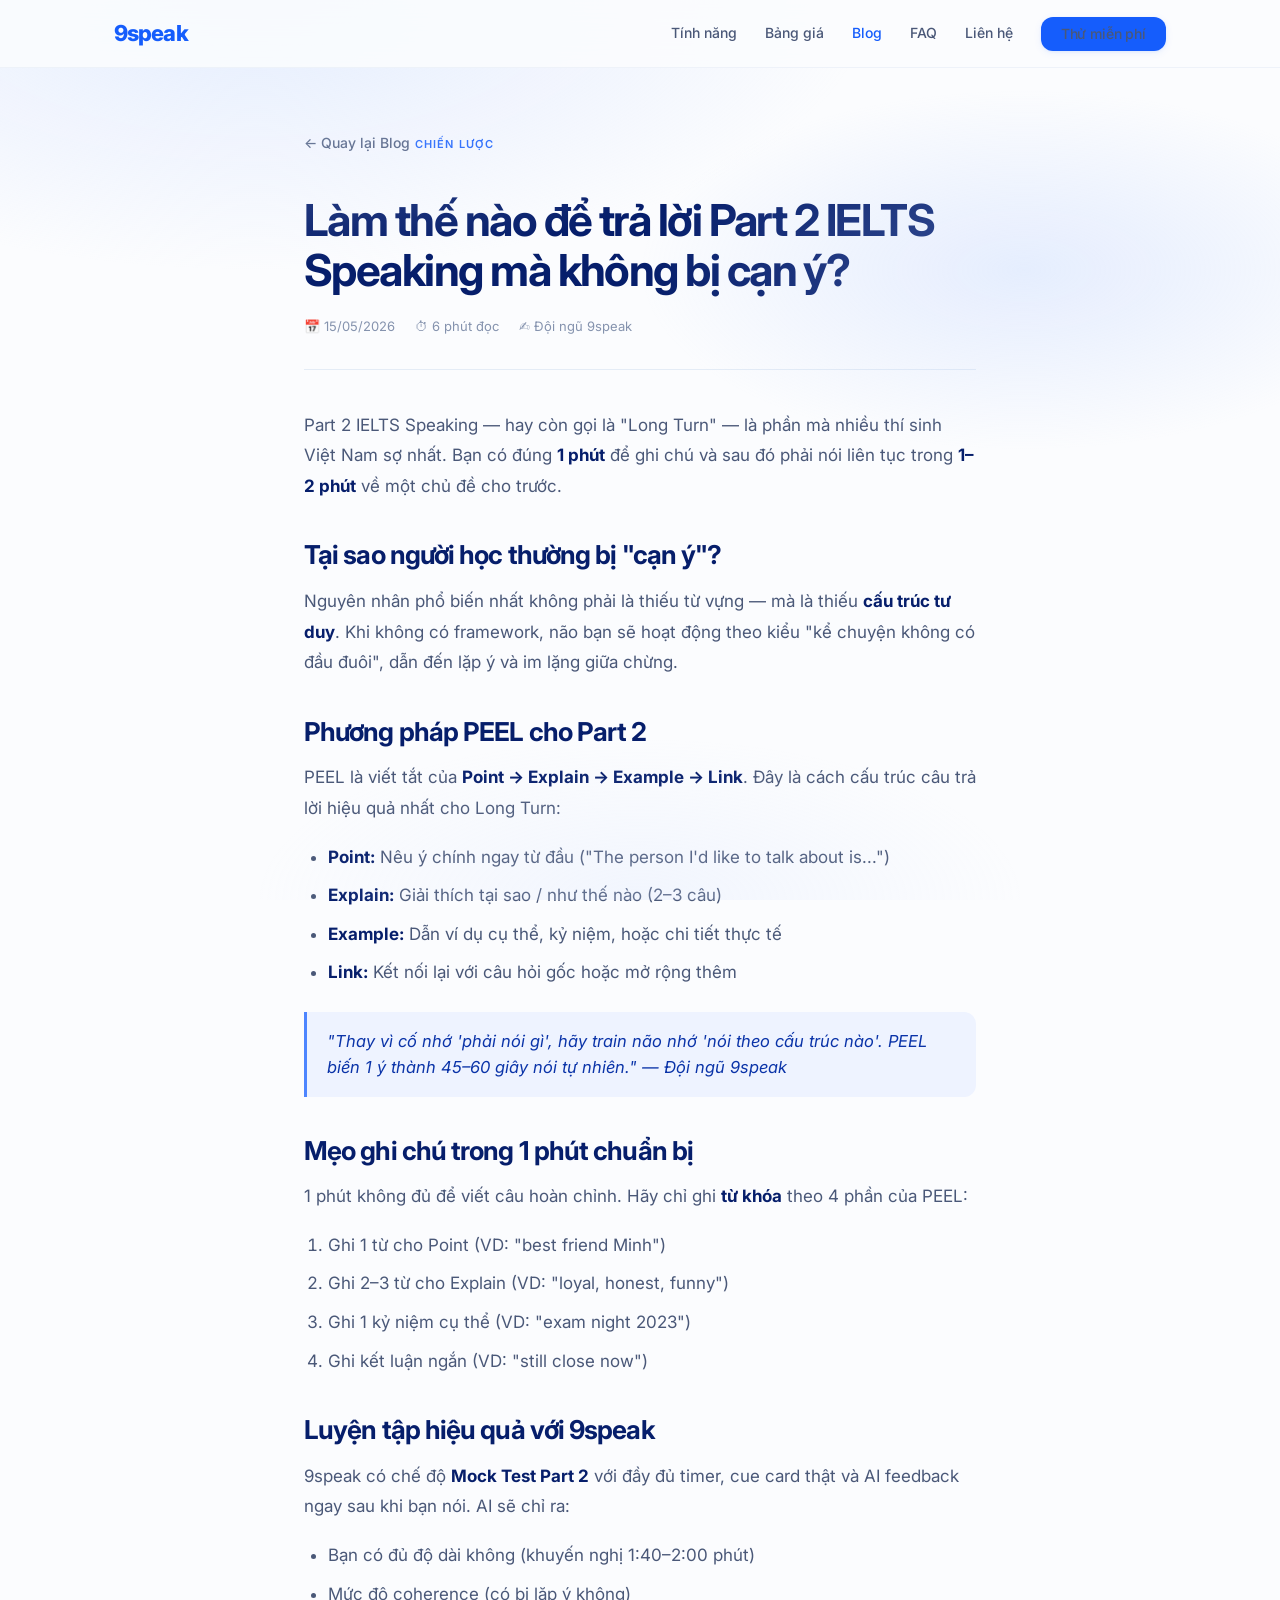
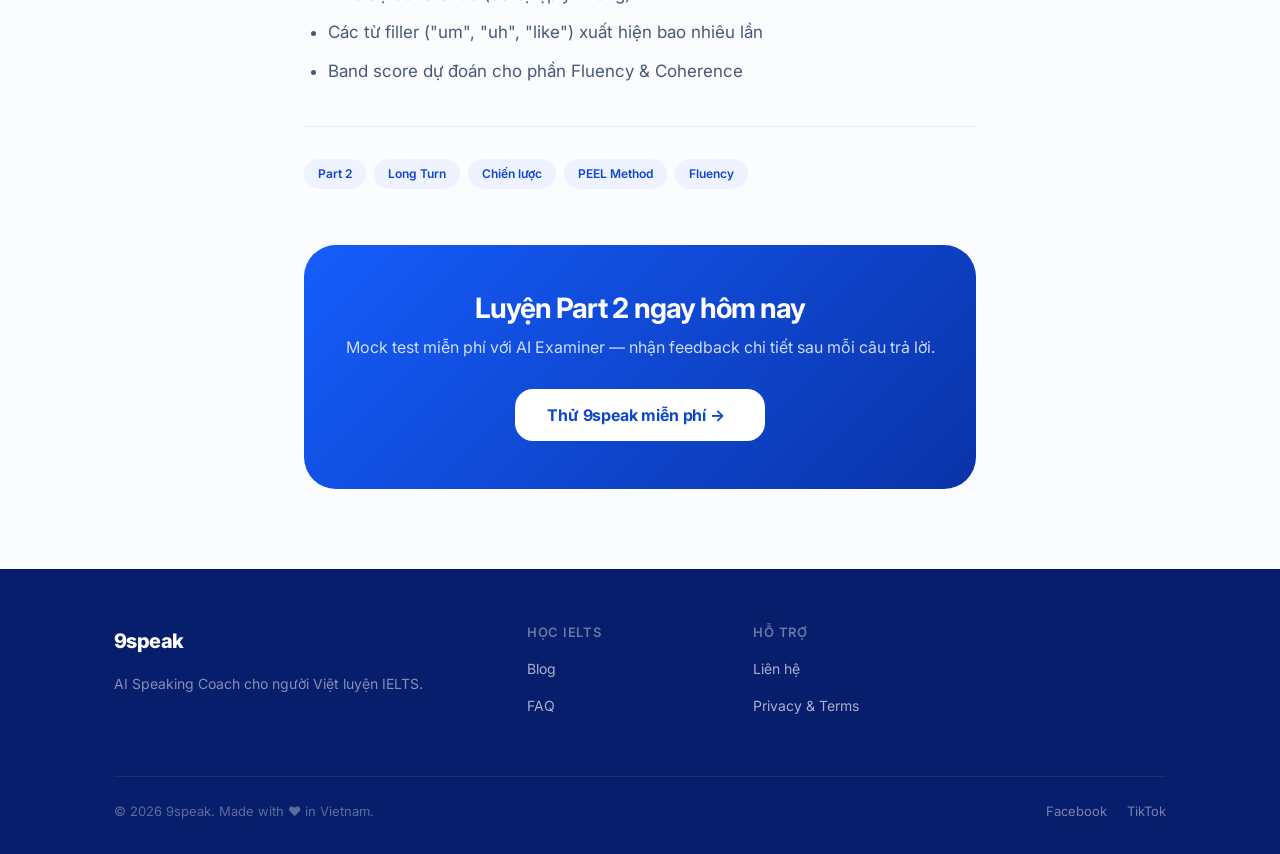
==== blog-detail.html @ 9b3f9830 "Merge: feat/tracking-gtm-scaffold" ====
<!DOCTYPE html>
<html lang="vi">
<head>
<meta charset="UTF-8">
<meta name="viewport" content="width=device-width, initial-scale=1.0">
<title>Bài viết IELTS Speaking — 9speak</title>
<meta name="description" content="Bài viết chuyên sâu về IELTS Speaking từ đội ngũ 9speak — tips, chiến lược, kinh nghiệm tăng band cho người Việt.">
<meta name="robots" content="index,follow,max-image-preview:large,max-snippet:-1">
<meta name="theme-color" content="#155DFC">
<link rel="canonical" href="https://9speak.vn/blog.html">
<meta property="og:type" content="article">
<meta property="og:site_name" content="9speak">
<meta property="og:locale" content="vi_VN">
<meta property="og:title" content="Bài viết IELTS Speaking — 9speak">
<meta property="og:description" content="Bài viết chuyên sâu về IELTS Speaking từ đội ngũ 9speak — tips, chiến lược, kinh nghiệm tăng band cho người Việt.">
<meta property="og:image" content="https://9speak.vn/hero-banner.png">
<meta name="twitter:card" content="summary_large_image">
<meta name="twitter:title" content="Bài viết IELTS Speaking — 9speak">
<meta name="twitter:description" content="Bài viết chuyên sâu về IELTS Speaking từ đội ngũ 9speak.">
<meta name="twitter:image" content="https://9speak.vn/hero-banner.png">
<script type="application/ld+json">
{
  "@context": "https://schema.org",
  "@type": "BreadcrumbList",
  "itemListElement": [
    {"@type":"ListItem","position":1,"name":"Trang chủ","item":"https://9speak.vn/"},
    {"@type":"ListItem","position":2,"name":"Blog","item":"https://9speak.vn/blog.html"},
    {"@type":"ListItem","position":3,"name":"Bài viết"}
  ]
}
</script>
<link rel="icon" type="image/png" href="icon-mark.png">
<link rel="apple-touch-icon" href="icon-mark.png">
<script src="assets/tracking.js" defer></script>
<link rel="preconnect" href="https://fonts.googleapis.com">
<link rel="preconnect" href="https://fonts.gstatic.com" crossorigin>
<link href="https://fonts.googleapis.com/css2?family=Inter:ital,wght@0,300;0,400;0,500;0,600;0,700;0,800;0,900;1,400;1,700&display=swap" rel="stylesheet">
<link rel="stylesheet" href="shared.css">
<style>
.back-btn{display:inline-flex;align-items:center;gap:8px;color:var(--ink-soft);text-decoration:none;font-size:14px;font-weight:500;padding:8px 0;transition:color .3s;margin-bottom:32px;}
.back-btn:hover{color:var(--blue-600);}
.article-wrap{max-width:720px;margin:0 auto;padding:56px 24px 80px;}
.article-cat{display:inline-block;font-size:11px;font-weight:600;letter-spacing:.1em;text-transform:uppercase;color:var(--blue-600);margin-bottom:16px;}
.article-wrap h1{font-size:clamp(28px,4vw,44px);margin-bottom:20px;line-height:1.15;}
.article-meta{display:flex;gap:20px;font-size:13px;color:var(--ink-mute);margin-bottom:40px;padding-bottom:32px;border-bottom:1px solid var(--line);}
.article-content h2{font-size:clamp(20px,2.5vw,26px);margin:40px 0 16px;color:var(--ink);}
.article-content h3{font-size:18px;margin:28px 0 12px;color:var(--ink);}
.article-content p{margin-bottom:18px;color:var(--ink-soft);line-height:1.8;font-size:17px;}
.article-content ul,.article-content ol{margin:0 0 20px 24px;color:var(--ink-soft);line-height:1.8;font-size:17px;}
.article-content li{margin-bottom:8px;}
.article-content blockquote{border-left:3px solid var(--blue-400);padding:16px 20px;background:var(--blue-50);border-radius:0 var(--r-sm) var(--r-sm) 0;margin:24px 0;font-style:italic;color:var(--blue-800);}
.article-content strong{color:var(--ink);font-weight:700;}
.article-cta{background:linear-gradient(135deg,var(--blue-600),var(--blue-800));border-radius:var(--r-xl);padding:48px 40px;text-align:center;color:white;margin-top:56px;}
.article-cta h2{color:white;font-size:28px;margin-bottom:12px;}
.article-cta p{color:rgba(255,255,255,.8);margin-bottom:28px;font-size:16px;}
.article-cta .btn{background:white;color:var(--blue-700);font-weight:700;}
.article-cta .btn:hover{background:var(--blue-50);}
.tag-list{display:flex;gap:8px;flex-wrap:wrap;margin-top:40px;padding-top:32px;border-top:1px solid var(--line);}
.tag{padding:5px 14px;background:var(--blue-50);color:var(--blue-700);border-radius:100px;font-size:12px;font-weight:600;}
</style>
</head>
<body>

<nav>
  <div class="container">
    <div class="nav-inner">
      <a href="index.html" class="logo">
        <span style="font-size:22px;font-weight:800;color:var(--blue-600);letter-spacing:-.04em;">9speak</span>
      </a>
      <div class="nav-links">
        <a href="index.html#features">Tính năng</a>
        <a href="index.html#pricing">Bảng giá</a>
        <a href="blog.html" style="color:var(--blue-600);">Blog</a>
        <a href="faq.html">FAQ</a>
        <a href="contact.html">Liên hệ</a>
        <a href="https://9speak.vn" target="_blank" rel="noopener" class="btn btn-primary" style="padding:10px 20px;font-size:14px;">Thử miễn phí</a>
      </div>
    </div>
  </div>
</nav>

<div class="article-wrap">
  <a href="blog.html" class="back-btn">← Quay lại Blog</a>

  <span class="article-cat" id="artCat">Chiến lược</span>
  <h1 id="artTitle">Làm thế nào để trả lời Part 2 IELTS Speaking mà không bị cạn ý?</h1>
  <div class="article-meta">
    <span>📅 <span id="artDate">15/05/2026</span></span>
    <span>⏱ <span id="artRead">6 phút đọc</span></span>
    <span>✍️ Đội ngũ 9speak</span>
  </div>

  <div class="article-content" id="artContent">
    <p>Đang tải nội dung...</p>
  </div>

  <div class="article-cta">
    <h2>Luyện Part 2 ngay hôm nay</h2>
    <p>Mock test miễn phí với AI Examiner — nhận feedback chi tiết sau mỗi câu trả lời.</p>
    <a href="https://9speak.vn" target="_blank" rel="noopener" class="btn btn-large">Thử 9speak miễn phí → <span class="btn-arrow"></span></a>
  </div>
</div>

<footer>
  <div class="container">
    <div class="footer-grid">
      <div class="footer-brand">
        <span style="font-size:20px;font-weight:800;color:white;letter-spacing:-.03em;">9speak</span>
        <p>AI Speaking Coach cho người Việt luyện IELTS.</p>
      </div>
      <div class="footer-col"><h4>Học IELTS</h4><ul>
        <li><a href="blog.html">Blog</a></li>
        <li><a href="faq.html">FAQ</a></li>
      </ul></div>
      <div class="footer-col"><h4>Hỗ trợ</h4><ul>
        <li><a href="contact.html">Liên hệ</a></li>
        <li><a href="privacy.html">Privacy &amp; Terms</a></li>
      </ul></div>
    </div>
    <div class="footer-bottom">
      <div>© 2026 9speak. Made with ❤️ in Vietnam.</div>
      <div class="footer-social">
        <a href="https://9speak.vn" target="_blank">Facebook</a>
        <a href="https://9speak.vn" target="_blank">TikTok</a>
      </div>
    </div>
  </div>
</footer>

<script>
// Fetch article data
const params = new URLSearchParams(window.location.search);
const id = params.get('id') || '1';

// Chuyển date dd/mm/yyyy sang ISO yyyy-mm-dd cho schema datePublished
function toIsoDate(s) {
  const m = /^(\d{1,2})\/(\d{1,2})\/(\d{4})$/.exec(s || '');
  if (!m) return '';
  const [, d, mo, y] = m;
  return `${y}-${mo.padStart(2,'0')}-${d.padStart(2,'0')}`;
}

function setMeta(selector, attr, value) {
  const el = document.querySelector(selector);
  if (el) el.setAttribute(attr, value);
}

function injectArticleSchema(post, canonicalUrl) {
  const schema = {
    "@context": "https://schema.org",
    "@type": "Article",
    "headline": post.title,
    "description": post.excerpt,
    "image": "https://9speak.vn/hero-banner.png",
    "datePublished": toIsoDate(post.date),
    "dateModified": toIsoDate(post.date),
    "author": {"@type": "Organization", "name": "9speak"},
    "publisher": {
      "@type": "Organization",
      "name": "9speak",
      "logo": {"@type": "ImageObject", "url": "https://9speak.vn/logo-full.png"}
    },
    "mainEntityOfPage": {"@type": "WebPage", "@id": canonicalUrl},
    "keywords": (post.tags || []).join(', '),
    "articleSection": post.catName,
    "inLanguage": "vi-VN"
  };
  const s = document.createElement('script');
  s.type = 'application/ld+json';
  s.textContent = JSON.stringify(schema);
  document.head.appendChild(s);
}

fetch('data.json')
  .then(res => res.json())
  .then(data => {
    const post = data.blog.find(p => p.id === id);
    if (post) {
      document.getElementById('artCat').textContent = post.catName;
      document.getElementById('artTitle').textContent = post.title;
      document.getElementById('artDate').textContent = post.date;
      document.getElementById('artRead').textContent = post.read;
      document.title = post.title + ' — 9speak';

      // Cập nhật meta description, canonical, OG, Twitter động theo bài
      const canonicalUrl = `https://9speak.vn/blog-detail.html?id=${post.id}`;
      setMeta('meta[name="description"]', 'content', post.excerpt);
      setMeta('link[rel="canonical"]', 'href', canonicalUrl);
      setMeta('meta[property="og:url"]', 'content', canonicalUrl);
      setMeta('meta[property="og:title"]', 'content', post.title + ' — 9speak');
      setMeta('meta[property="og:description"]', 'content', post.excerpt);
      setMeta('meta[name="twitter:title"]', 'content', post.title + ' — 9speak');
      setMeta('meta[name="twitter:description"]', 'content', post.excerpt);

      injectArticleSchema(post, canonicalUrl);

      let contentHtml = post.content || '<p>Nội dung đang được cập nhật...</p>';
      if (post.tags && post.tags.length > 0) {
        contentHtml += '<div class="tag-list">';
        post.tags.forEach(tag => {
          contentHtml += `<span class="tag">${tag}</span>`;
        });
        contentHtml += '</div>';
      }
      document.getElementById('artContent').innerHTML = contentHtml;
    } else {
      document.getElementById('artContent').innerHTML = '<p>Bài viết không tồn tại hoặc đã bị xóa.</p>';
    }
  })
  .catch(err => {
    console.error('Error loading article:', err);
    document.getElementById('artContent').innerHTML = '<p>Lỗi tải nội dung bài viết. Vui lòng thử lại sau.</p>';
  });
</script>
</body>
</html>
---- shared.css ----
/* ──────────────────────────────────────────────
   9speak Shared Design System · Primary #155DFC
   ────────────────────────────────────────────── */
:root {
  --blue-50:  #EEF3FF;
  --blue-100: #D8E5FF;
  --blue-200: #B3CCFF;
  --blue-300: #80A8FF;
  --blue-400: #4D85FF;
  --blue-500: #2B6EFD;
  --blue-600: #155DFC;
  --blue-700: #0F47CC;
  --blue-800: #0A33A8;
  --blue-900: #061E6B;
  --blue-950: #040F3E;
  --white:#FFFFFF; --paper:#FBFCFE; --mist:#F4F7FB;
  --line:#E4ECF6; --line-2:#CFDCEB;
  --ink:var(--blue-900); --ink-soft:#4A5878; --ink-mute:#8593AE;
  --gold:#F59E0B; --green:#10B981; --rose:#F43F5E;
  --f-display:'Inter',-apple-system,system-ui,sans-serif;
  --f-body:'Inter',-apple-system,system-ui,sans-serif;
  --f-mono:'Inter',-apple-system,system-ui,sans-serif;
  --r-xs:8px; --r-sm:12px; --r-md:18px; --r-lg:24px; --r-xl:32px; --r-2xl:40px;
  --sh-xs:0 1px 2px rgba(21,93,252,.06);
  --sh-sm:0 2px 8px rgba(21,93,252,.07),0 1px 3px rgba(21,93,252,.08);
  --sh-md:0 8px 24px rgba(21,93,252,.09),0 2px 8px rgba(21,93,252,.06);
  --sh-lg:0 24px 48px -8px rgba(21,93,252,.18),0 8px 16px rgba(21,93,252,.08);
  --sh-xl:0 32px 64px -12px rgba(6,30,107,.28);
  --sh-glow:0 8px 36px rgba(21,93,252,.42);
  --ease-out:cubic-bezier(0.16,1,0.3,1);
  --ease-spring:cubic-bezier(0.34,1.56,0.64,1);
}
*{margin:0;padding:0;box-sizing:border-box;}
html{scroll-behavior:smooth;-webkit-text-size-adjust:100%;}
body{
  background:var(--paper);color:var(--ink);font-family:var(--f-body);
  font-size:16.5px;line-height:1.6;-webkit-font-smoothing:antialiased;
  -moz-osx-font-smoothing:grayscale;overflow-x:hidden;
}
body::before{
  content:'';position:fixed;inset:0;pointer-events:none;z-index:0;
  background:
    radial-gradient(ellipse 80% 50% at 20% 0%,rgba(208,223,255,.5) 0%,transparent 60%),
    radial-gradient(ellipse 60% 40% at 80% 30%,rgba(179,204,255,.3) 0%,transparent 50%),
    radial-gradient(ellipse 50% 30% at 50% 100%,rgba(208,223,255,.2) 0%,transparent 60%);
}
/* TYPOGRAPHY */
h1,h2,h3,h4{font-family:var(--f-body);font-weight:700;letter-spacing:-.035em;line-height:1.1;color:var(--ink);}
h1{font-size:clamp(36px,5.5vw,72px);}
h2{font-size:clamp(28px,4vw,52px);}
h3{font-size:clamp(18px,2vw,26px);}
p{color:var(--ink-soft);}
.italic-accent{font-style:italic;color:var(--blue-600);font-weight:800;letter-spacing:-.04em;}
.sans-bold{font-weight:800;letter-spacing:-.04em;}
.eyebrow{font-size:11px;font-weight:500;letter-spacing:.16em;text-transform:uppercase;color:var(--blue-600);display:inline-flex;align-items:center;gap:12px;}
.eyebrow::before{content:'';width:24px;height:1px;background:var(--blue-300);}
/* LAYOUT */
.container{max-width:1100px;margin:0 auto;padding:0 24px;position:relative;z-index:2;}
section{padding:80px 0;position:relative;}
/* LOGO */
.logo{text-decoration:none;display:inline-flex;align-items:center;}
.logo img{height:32px;width:auto;display:block;}
/* NAV */
nav{position:sticky;top:0;z-index:100;padding:16px 0;background:rgba(251,252,254,.88);backdrop-filter:saturate(180%) blur(24px);-webkit-backdrop-filter:saturate(180%) blur(24px);border-bottom:1px solid rgba(228,236,246,.6);}
.nav-inner{display:flex;align-items:center;justify-content:space-between;gap:32px;}
.nav-links{display:flex;gap:28px;align-items:center;}
.nav-links a{color:var(--ink-soft);text-decoration:none;font-size:14px;font-weight:500;transition:color .3s;}
.nav-links a:hover{color:var(--blue-700);}
@media(max-width:768px){.nav-links{display:none;}}
/* BUTTONS */
.btn{display:inline-flex;align-items:center;justify-content:center;gap:8px;padding:14px 24px;font-family:var(--f-body);font-size:15px;font-weight:600;letter-spacing:-.01em;border-radius:var(--r-sm);border:none;cursor:pointer;transition:all .3s var(--ease-out);text-decoration:none;line-height:1;position:relative;overflow:hidden;}
.btn-primary{background:var(--blue-600);color:white;box-shadow:var(--sh-sm);}
.btn-primary:hover{background:var(--blue-700);transform:translateY(-2px);box-shadow:var(--sh-glow);}
.btn-ghost{background:transparent;color:var(--ink);border:1.5px solid var(--line-2);}
.btn-ghost:hover{background:var(--ink);color:white;border-color:var(--ink);transform:translateY(-2px);}
.btn-large{padding:18px 32px;font-size:16px;border-radius:var(--r-md);}
.btn-arrow{display:inline-block;transition:transform .3s var(--ease-out);}
.btn:hover .btn-arrow{transform:translateX(5px);}
/* SECTION HEADER */
.section-header{text-align:center;max-width:680px;margin:0 auto 56px;}
.section-sub{font-size:18px;color:var(--ink-soft);line-height:1.65;margin-top:20px;}
/* FORM */
.form-field{display:flex;flex-direction:column;gap:6px;margin-bottom:20px;}
.form-field label{font-size:14px;font-weight:600;color:var(--ink);}
.form-field input,.form-field textarea,.form-field select{
  padding:13px 16px;border:1.5px solid var(--line-2);border-radius:var(--r-sm);
  font-family:var(--f-body);font-size:15px;color:var(--ink);background:var(--white);
  transition:border-color .3s,box-shadow .3s;outline:none;
}
.form-field input:focus,.form-field textarea:focus,.form-field select:focus{
  border-color:var(--blue-600);box-shadow:0 0 0 3px rgba(21,93,252,.12);
}
.form-field textarea{min-height:120px;resize:vertical;}
/* FAQ ITEM */
.faq-item{border-bottom:1px solid var(--line);transition:background .3s;}
.faq-question{display:flex;align-items:center;justify-content:space-between;gap:16px;padding:22px 0;cursor:pointer;font-weight:600;font-size:16px;color:var(--ink);}
.faq-icon{width:24px;height:24px;flex-shrink:0;color:var(--blue-600);transition:transform .3s var(--ease-out);}
.faq-icon svg{width:14px;height:14px;}
.faq-answer{max-height:0;overflow:hidden;transition:max-height .45s var(--ease-out),padding .3s;}
.faq-answer p{padding:0 0 22px;color:var(--ink-soft);line-height:1.7;font-size:15px;}
.faq-item.open .faq-answer{max-height:300px;}
.faq-item.open .faq-icon{transform:rotate(45deg);}
/* CARD */
.card{background:var(--white);border:1px solid var(--line);border-radius:var(--r-lg);padding:32px;box-shadow:var(--sh-sm);}
/* FOOTER */
footer{background:var(--ink);color:rgba(255,255,255,.7);padding:56px 0 32px;}
.footer-grid{display:grid;grid-template-columns:2fr 1fr 1fr 1fr;gap:40px;margin-bottom:48px;}
@media(max-width:768px){.footer-grid{grid-template-columns:1fr 1fr;gap:32px;}}
.footer-brand p{font-size:14px;line-height:1.6;margin-top:16px;color:rgba(255,255,255,.5);}
.footer-col h4{font-size:13px;font-weight:600;letter-spacing:.06em;text-transform:uppercase;color:rgba(255,255,255,.4);margin-bottom:16px;}
.footer-col ul{list-style:none;}
.footer-col ul li{margin-bottom:10px;}
.footer-col ul a{color:rgba(255,255,255,.65);text-decoration:none;font-size:14px;transition:color .3s;}
.footer-col ul a:hover{color:white;}
.footer-bottom{display:flex;align-items:center;justify-content:space-between;padding-top:24px;border-top:1px solid rgba(255,255,255,.08);font-size:13px;color:rgba(255,255,255,.35);}
.footer-social{display:flex;gap:20px;}
.footer-social a{color:rgba(255,255,255,.45);text-decoration:none;font-size:13px;transition:color .3s;}
.footer-social a:hover{color:white;}
/* REVEAL */
.reveal{opacity:0;transform:translateY(24px);transition:opacity .7s var(--ease-out),transform .7s var(--ease-out);}
.reveal.visible{opacity:1;transform:translateY(0);}
.reveal-delay-1{transition-delay:.12s;}
.reveal-delay-2{transition-delay:.24s;}
.reveal-delay-3{transition-delay:.36s;}
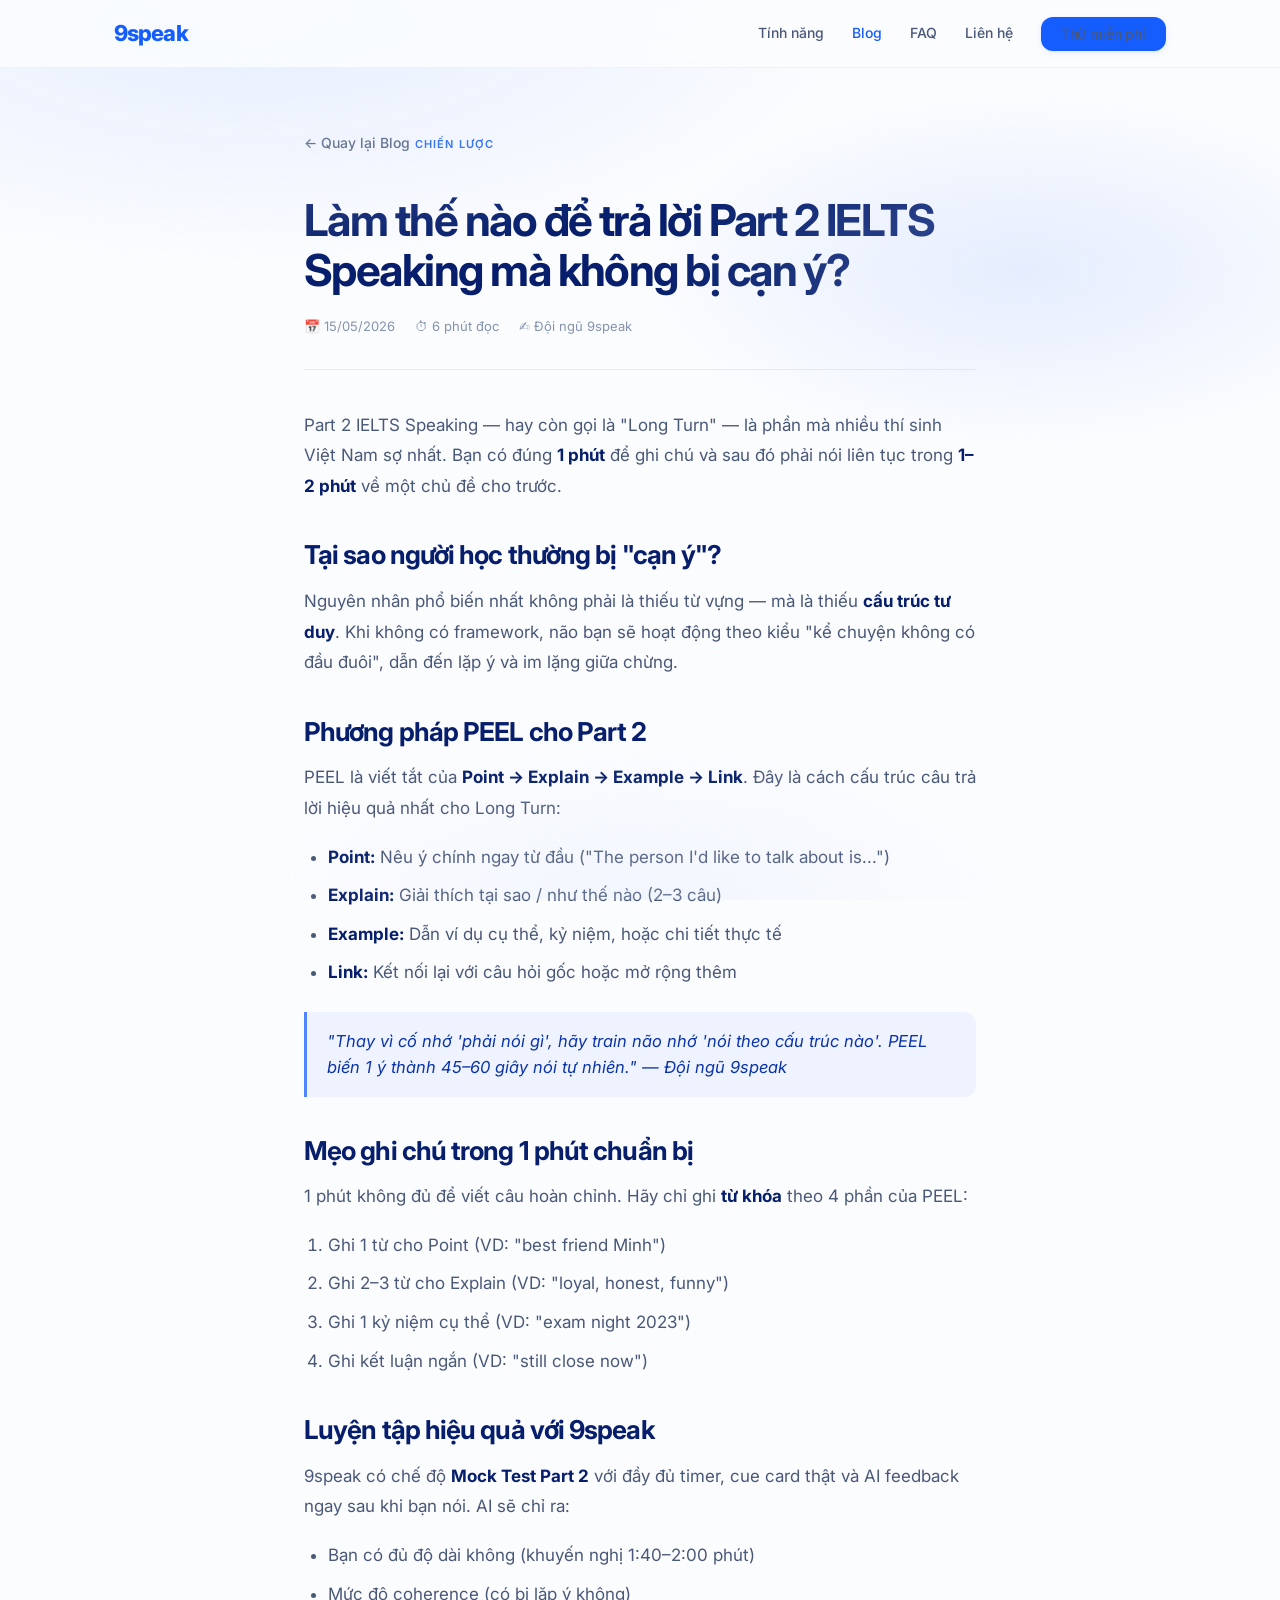
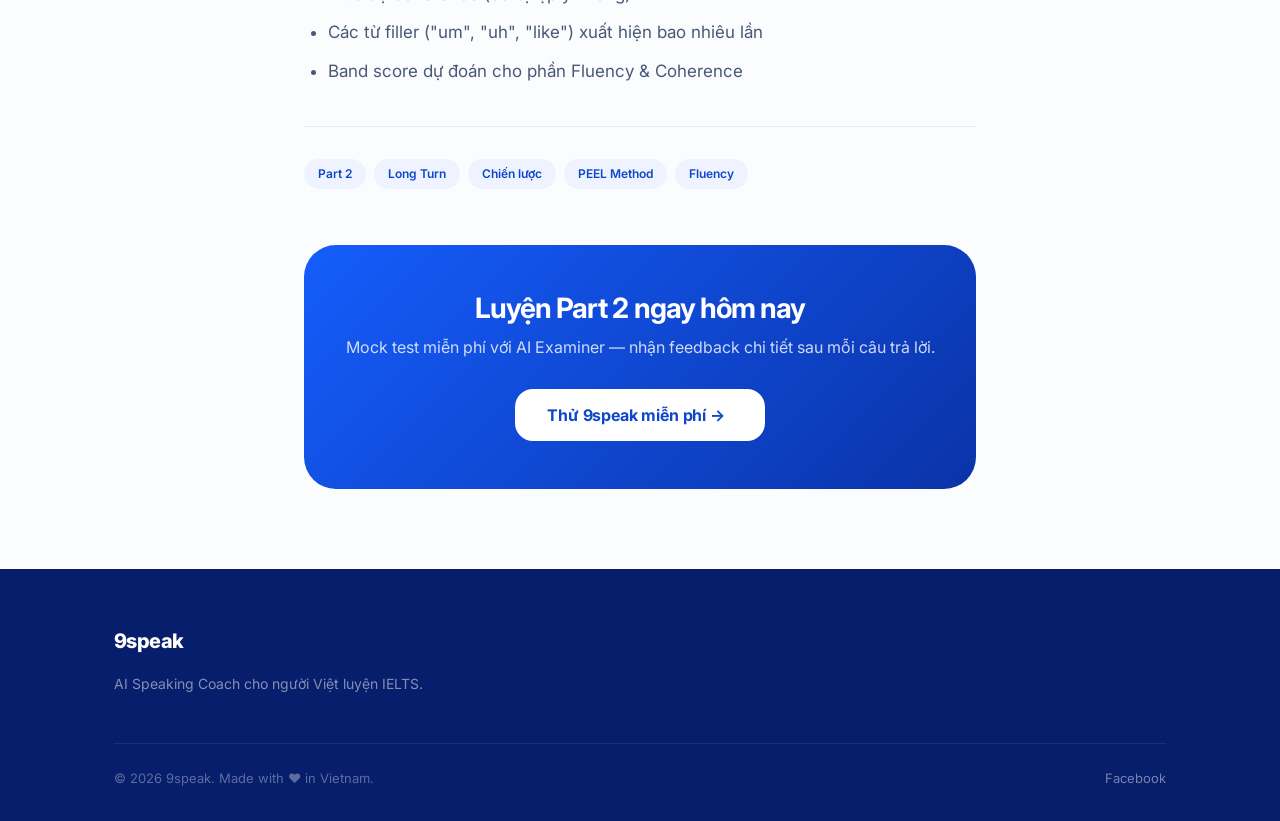
==== commit 23392e0c: "Merge: chore/hide-sections-update-og" ====
--- a/blog-detail.html
+++ b/blog-detail.html
@@ -2,7 +2,7 @@
 <html lang="vi">
 <head>
 <meta charset="UTF-8">
-<meta name="viewport" content="width=device-width, initial-scale=1.0">
+<meta name="viewport" content="width=device-width, initial-scale=1.0, viewport-fit=cover">
 <title>Bài viết IELTS Speaking — 9speak</title>
 <meta name="description" content="Bài viết chuyên sâu về IELTS Speaking từ đội ngũ 9speak — tips, chiến lược, kinh nghiệm tăng band cho người Việt.">
 <meta name="robots" content="index,follow,max-image-preview:large,max-snippet:-1">
@@ -13,11 +13,11 @@
 <meta property="og:locale" content="vi_VN">
 <meta property="og:title" content="Bài viết IELTS Speaking — 9speak">
 <meta property="og:description" content="Bài viết chuyên sâu về IELTS Speaking từ đội ngũ 9speak — tips, chiến lược, kinh nghiệm tăng band cho người Việt.">
-<meta property="og:image" content="https://9speak.vn/hero-banner.png">
+<meta property="og:image" content="https://9speak.vn/assets/9speak-ielts-share.png">
 <meta name="twitter:card" content="summary_large_image">
 <meta name="twitter:title" content="Bài viết IELTS Speaking — 9speak">
 <meta name="twitter:description" content="Bài viết chuyên sâu về IELTS Speaking từ đội ngũ 9speak.">
-<meta name="twitter:image" content="https://9speak.vn/hero-banner.png">
+<meta name="twitter:image" content="https://9speak.vn/assets/9speak-ielts-share.png">
 <script type="application/ld+json">
 {
   "@context": "https://schema.org",
@@ -69,7 +69,7 @@
       </a>
       <div class="nav-links">
         <a href="index.html#features">Tính năng</a>
-        <a href="index.html#pricing">Bảng giá</a>
+        <!-- HIDDEN 2026-05-21 (chưa launch pricing): <a href="index.html#pricing">Bảng giá</a> -->
         <a href="blog.html" style="color:var(--blue-600);">Blog</a>
         <a href="faq.html">FAQ</a>
         <a href="contact.html">Liên hệ</a>
@@ -108,20 +108,28 @@
         <span style="font-size:20px;font-weight:800;color:white;letter-spacing:-.03em;">9speak</span>
         <p>AI Speaking Coach cho người Việt luyện IELTS.</p>
       </div>
+      <!-- HIDDEN 2026-05-21 (yêu cầu user):
+
       <div class="footer-col"><h4>Học IELTS</h4><ul>
         <li><a href="blog.html">Blog</a></li>
         <li><a href="faq.html">FAQ</a></li>
       </ul></div>
+
+      -->
+      <!-- HIDDEN 2026-05-21 (yêu cầu user):
+
       <div class="footer-col"><h4>Hỗ trợ</h4><ul>
         <li><a href="contact.html">Liên hệ</a></li>
         <li><a href="privacy.html">Privacy &amp; Terms</a></li>
       </ul></div>
+
+      -->
     </div>
     <div class="footer-bottom">
       <div>© 2026 9speak. Made with ❤️ in Vietnam.</div>
       <div class="footer-social">
-        <a href="https://9speak.vn" target="_blank">Facebook</a>
-        <a href="https://9speak.vn" target="_blank">TikTok</a>
+        <a href="https://www.facebook.com/9speak" target="_blank" rel="noopener noreferrer">Facebook</a>
+        <!-- HIDDEN 2026-05-21 (chưa có TikTok): <a href="https://9speak.vn" target="_blank" rel="noopener noreferrer">TikTok</a> -->
       </div>
     </div>
   </div>
@@ -151,7 +159,7 @@
     "@type": "Article",
     "headline": post.title,
     "description": post.excerpt,
-    "image": "https://9speak.vn/hero-banner.png",
+    "image": "https://9speak.vn/assets/9speak-ielts-share.png",
     "datePublished": toIsoDate(post.date),
     "dateModified": toIsoDate(post.date),
     "author": {"@type": "Organization", "name": "9speak"},
--- a/shared.css
+++ b/shared.css
@@ -98,14 +98,14 @@
 .faq-icon svg{width:14px;height:14px;}
 .faq-answer{max-height:0;overflow:hidden;transition:max-height .45s var(--ease-out),padding .3s;}
 .faq-answer p{padding:0 0 22px;color:var(--ink-soft);line-height:1.7;font-size:15px;}
-.faq-item.open .faq-answer{max-height:300px;}
+.faq-item.open .faq-answer{max-height:1200px;}
 .faq-item.open .faq-icon{transform:rotate(45deg);}
 /* CARD */
 .card{background:var(--white);border:1px solid var(--line);border-radius:var(--r-lg);padding:32px;box-shadow:var(--sh-sm);}
 /* FOOTER */
 footer{background:var(--ink);color:rgba(255,255,255,.7);padding:56px 0 32px;}
-.footer-grid{display:grid;grid-template-columns:2fr 1fr 1fr 1fr;gap:40px;margin-bottom:48px;}
-@media(max-width:768px){.footer-grid{grid-template-columns:1fr 1fr;gap:32px;}}
+.footer-grid{display:grid;grid-template-columns:1fr;gap:40px;margin-bottom:48px;}
+@media(max-width:768px){.footer-grid{grid-template-columns:1fr;gap:24px;}}
 .footer-brand p{font-size:14px;line-height:1.6;margin-top:16px;color:rgba(255,255,255,.5);}
 .footer-col h4{font-size:13px;font-weight:600;letter-spacing:.06em;text-transform:uppercase;color:rgba(255,255,255,.4);margin-bottom:16px;}
 .footer-col ul{list-style:none;}
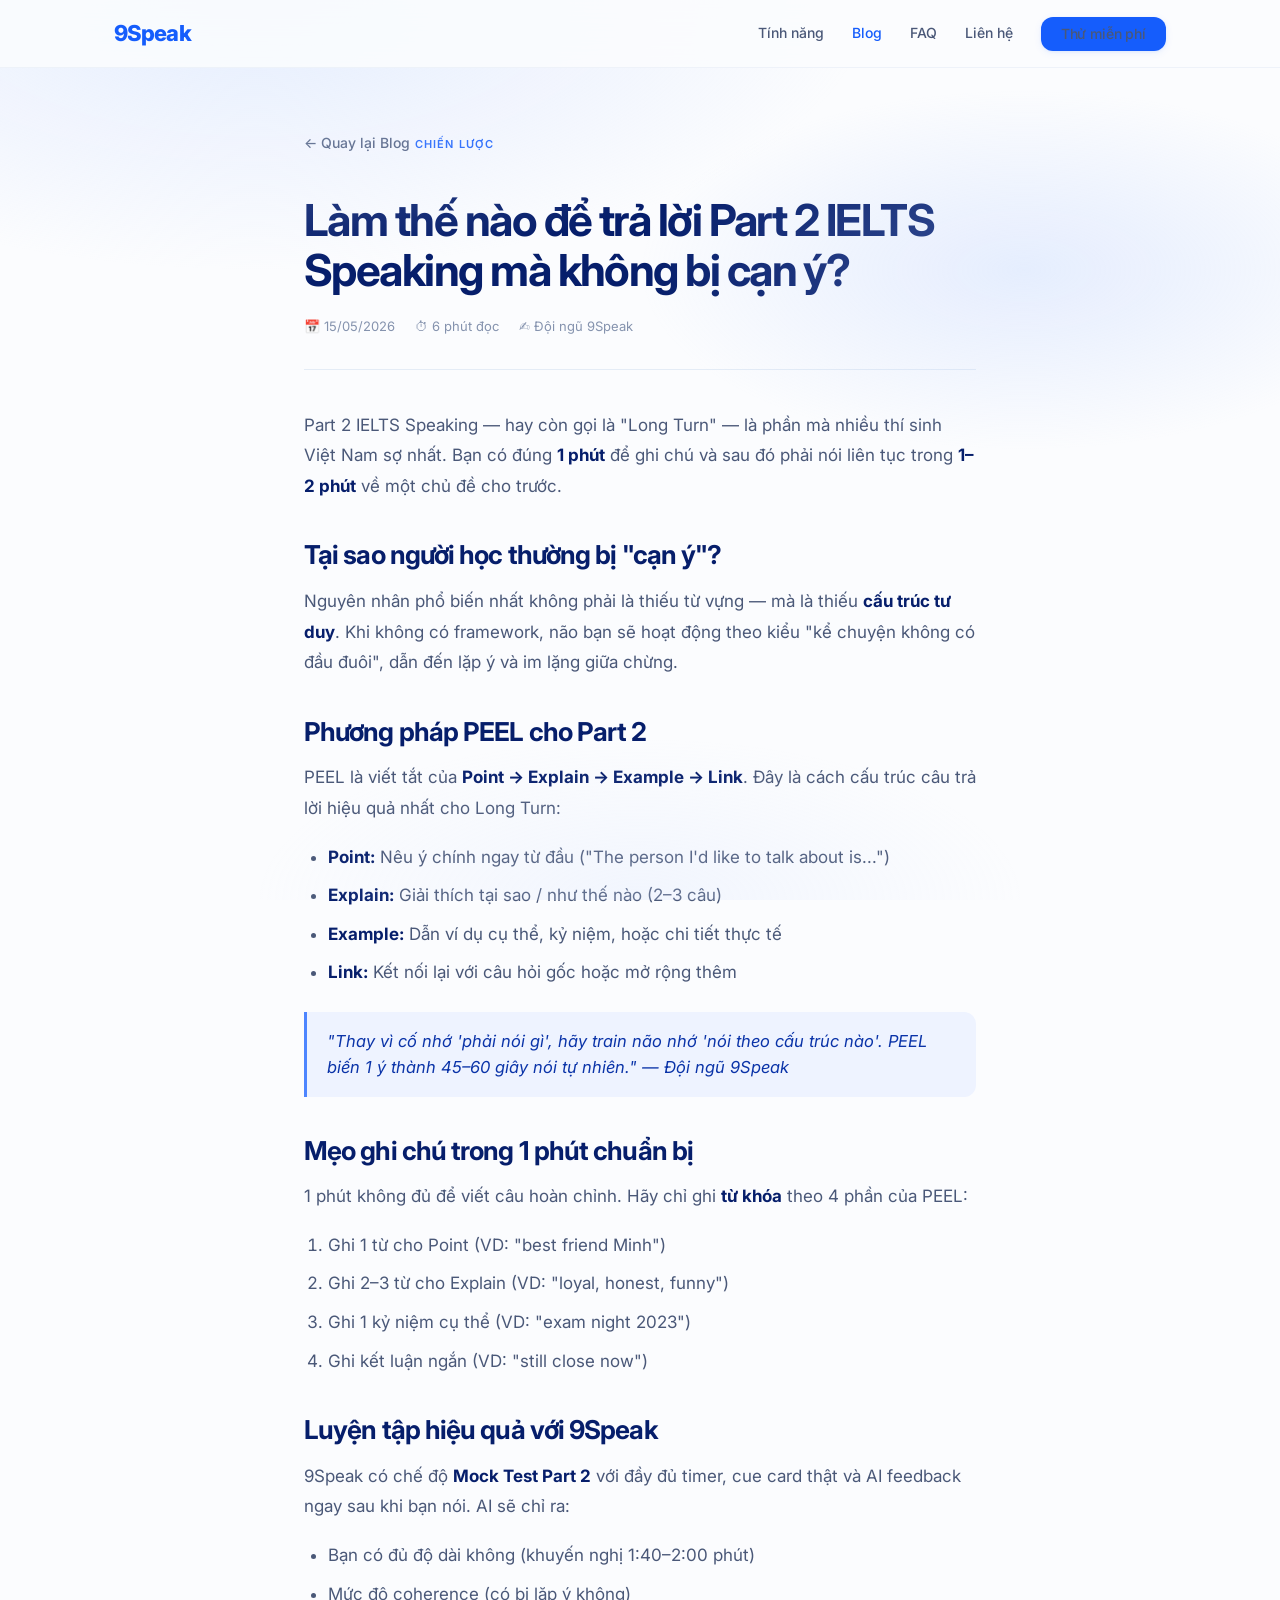
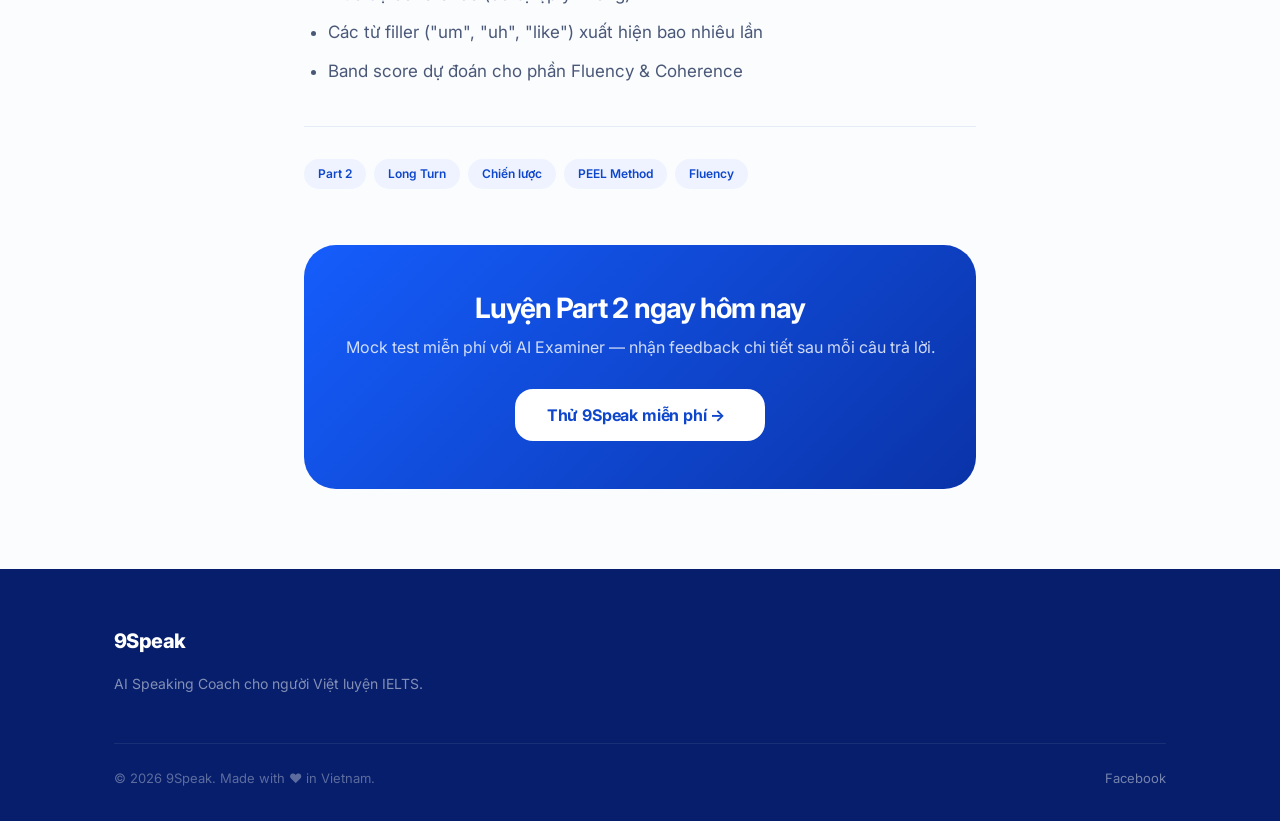
==== commit b2990e8d: "fix(brand): chuẩn hóa tên thương hiệu 9speak → 9Speak trong text hiển thị Giữ nguyên domain (9speak." ====
--- a/blog-detail.html
+++ b/blog-detail.html
@@ -3,21 +3,21 @@
 <head>
 <meta charset="UTF-8">
 <meta name="viewport" content="width=device-width, initial-scale=1.0, viewport-fit=cover">
-<title>Bài viết IELTS Speaking — 9speak</title>
-<meta name="description" content="Bài viết chuyên sâu về IELTS Speaking từ đội ngũ 9speak — tips, chiến lược, kinh nghiệm tăng band cho người Việt.">
+<title>Bài viết IELTS Speaking — 9Speak</title>
+<meta name="description" content="Bài viết chuyên sâu về IELTS Speaking từ đội ngũ 9Speak — tips, chiến lược, kinh nghiệm tăng band cho người Việt.">
 <meta name="robots" content="index,follow,max-image-preview:large,max-snippet:-1">
 <meta name="theme-color" content="#155DFC">
 <link rel="canonical" href="https://9speak.vn/blog.html">
 <meta property="og:type" content="article">
-<meta property="og:site_name" content="9speak">
+<meta property="og:site_name" content="9Speak">
 <meta property="og:locale" content="vi_VN">
-<meta property="og:title" content="Bài viết IELTS Speaking — 9speak">
-<meta property="og:description" content="Bài viết chuyên sâu về IELTS Speaking từ đội ngũ 9speak — tips, chiến lược, kinh nghiệm tăng band cho người Việt.">
-<meta property="og:image" content="https://9speak.vn/assets/9speak-ielts-share.png">
+<meta property="og:title" content="Bài viết IELTS Speaking — 9Speak">
+<meta property="og:description" content="Bài viết chuyên sâu về IELTS Speaking từ đội ngũ 9Speak — tips, chiến lược, kinh nghiệm tăng band cho người Việt.">
+<meta property="og:image" content="https://ielts.9speak.vn/assets/9speak-ielts-share.png">
 <meta name="twitter:card" content="summary_large_image">
-<meta name="twitter:title" content="Bài viết IELTS Speaking — 9speak">
-<meta name="twitter:description" content="Bài viết chuyên sâu về IELTS Speaking từ đội ngũ 9speak.">
-<meta name="twitter:image" content="https://9speak.vn/assets/9speak-ielts-share.png">
+<meta name="twitter:title" content="Bài viết IELTS Speaking — 9Speak">
+<meta name="twitter:description" content="Bài viết chuyên sâu về IELTS Speaking từ đội ngũ 9Speak.">
+<meta name="twitter:image" content="https://ielts.9speak.vn/assets/9speak-ielts-share.png">
 <script type="application/ld+json">
 {
   "@context": "https://schema.org",
@@ -65,7 +65,7 @@
   <div class="container">
     <div class="nav-inner">
       <a href="index.html" class="logo">
-        <span style="font-size:22px;font-weight:800;color:var(--blue-600);letter-spacing:-.04em;">9speak</span>
+        <span style="font-size:22px;font-weight:800;color:var(--blue-600);letter-spacing:-.04em;">9Speak</span>
       </a>
       <div class="nav-links">
         <a href="index.html#features">Tính năng</a>
@@ -87,7 +87,7 @@
   <div class="article-meta">
     <span>📅 <span id="artDate">15/05/2026</span></span>
     <span>⏱ <span id="artRead">6 phút đọc</span></span>
-    <span>✍️ Đội ngũ 9speak</span>
+    <span>✍️ Đội ngũ 9Speak</span>
   </div>
 
   <div class="article-content" id="artContent">
@@ -97,7 +97,7 @@
   <div class="article-cta">
     <h2>Luyện Part 2 ngay hôm nay</h2>
     <p>Mock test miễn phí với AI Examiner — nhận feedback chi tiết sau mỗi câu trả lời.</p>
-    <a href="https://9speak.vn" target="_blank" rel="noopener" class="btn btn-large">Thử 9speak miễn phí → <span class="btn-arrow"></span></a>
+    <a href="https://9speak.vn" target="_blank" rel="noopener" class="btn btn-large">Thử 9Speak miễn phí → <span class="btn-arrow"></span></a>
   </div>
 </div>
 
@@ -105,7 +105,7 @@
   <div class="container">
     <div class="footer-grid">
       <div class="footer-brand">
-        <span style="font-size:20px;font-weight:800;color:white;letter-spacing:-.03em;">9speak</span>
+        <span style="font-size:20px;font-weight:800;color:white;letter-spacing:-.03em;">9Speak</span>
         <p>AI Speaking Coach cho người Việt luyện IELTS.</p>
       </div>
       <!-- HIDDEN 2026-05-21 (yêu cầu user):
@@ -126,7 +126,7 @@
       -->
     </div>
     <div class="footer-bottom">
-      <div>© 2026 9speak. Made with ❤️ in Vietnam.</div>
+      <div>© 2026 9Speak. Made with ❤️ in Vietnam.</div>
       <div class="footer-social">
         <a href="https://www.facebook.com/9speak" target="_blank" rel="noopener noreferrer">Facebook</a>
         <!-- HIDDEN 2026-05-21 (chưa có TikTok): <a href="https://9speak.vn" target="_blank" rel="noopener noreferrer">TikTok</a> -->
@@ -159,13 +159,13 @@
     "@type": "Article",
     "headline": post.title,
     "description": post.excerpt,
-    "image": "https://9speak.vn/assets/9speak-ielts-share.png",
+    "image": "https://ielts.9speak.vn/assets/9speak-ielts-share.png",
     "datePublished": toIsoDate(post.date),
     "dateModified": toIsoDate(post.date),
-    "author": {"@type": "Organization", "name": "9speak"},
+    "author": {"@type": "Organization", "name": "9Speak"},
     "publisher": {
       "@type": "Organization",
-      "name": "9speak",
+      "name": "9Speak",
       "logo": {"@type": "ImageObject", "url": "https://9speak.vn/logo-full.png"}
     },
     "mainEntityOfPage": {"@type": "WebPage", "@id": canonicalUrl},
@@ -188,16 +188,16 @@
       document.getElementById('artTitle').textContent = post.title;
       document.getElementById('artDate').textContent = post.date;
       document.getElementById('artRead').textContent = post.read;
-      document.title = post.title + ' — 9speak';
+      document.title = post.title + ' — 9Speak';
 
       // Cập nhật meta description, canonical, OG, Twitter động theo bài
       const canonicalUrl = `https://9speak.vn/blog-detail.html?id=${post.id}`;
       setMeta('meta[name="description"]', 'content', post.excerpt);
       setMeta('link[rel="canonical"]', 'href', canonicalUrl);
       setMeta('meta[property="og:url"]', 'content', canonicalUrl);
-      setMeta('meta[property="og:title"]', 'content', post.title + ' — 9speak');
+      setMeta('meta[property="og:title"]', 'content', post.title + ' — 9Speak');
       setMeta('meta[property="og:description"]', 'content', post.excerpt);
-      setMeta('meta[name="twitter:title"]', 'content', post.title + ' — 9speak');
+      setMeta('meta[name="twitter:title"]', 'content', post.title + ' — 9Speak');
       setMeta('meta[name="twitter:description"]', 'content', post.excerpt);
 
       injectArticleSchema(post, canonicalUrl);
--- a/shared.css
+++ b/shared.css
@@ -1,5 +1,5 @@
 /* ──────────────────────────────────────────────
-   9speak Shared Design System · Primary #155DFC
+   9Speak Shared Design System · Primary #155DFC
    ────────────────────────────────────────────── */
 :root {
   --blue-50:  #EEF3FF;
